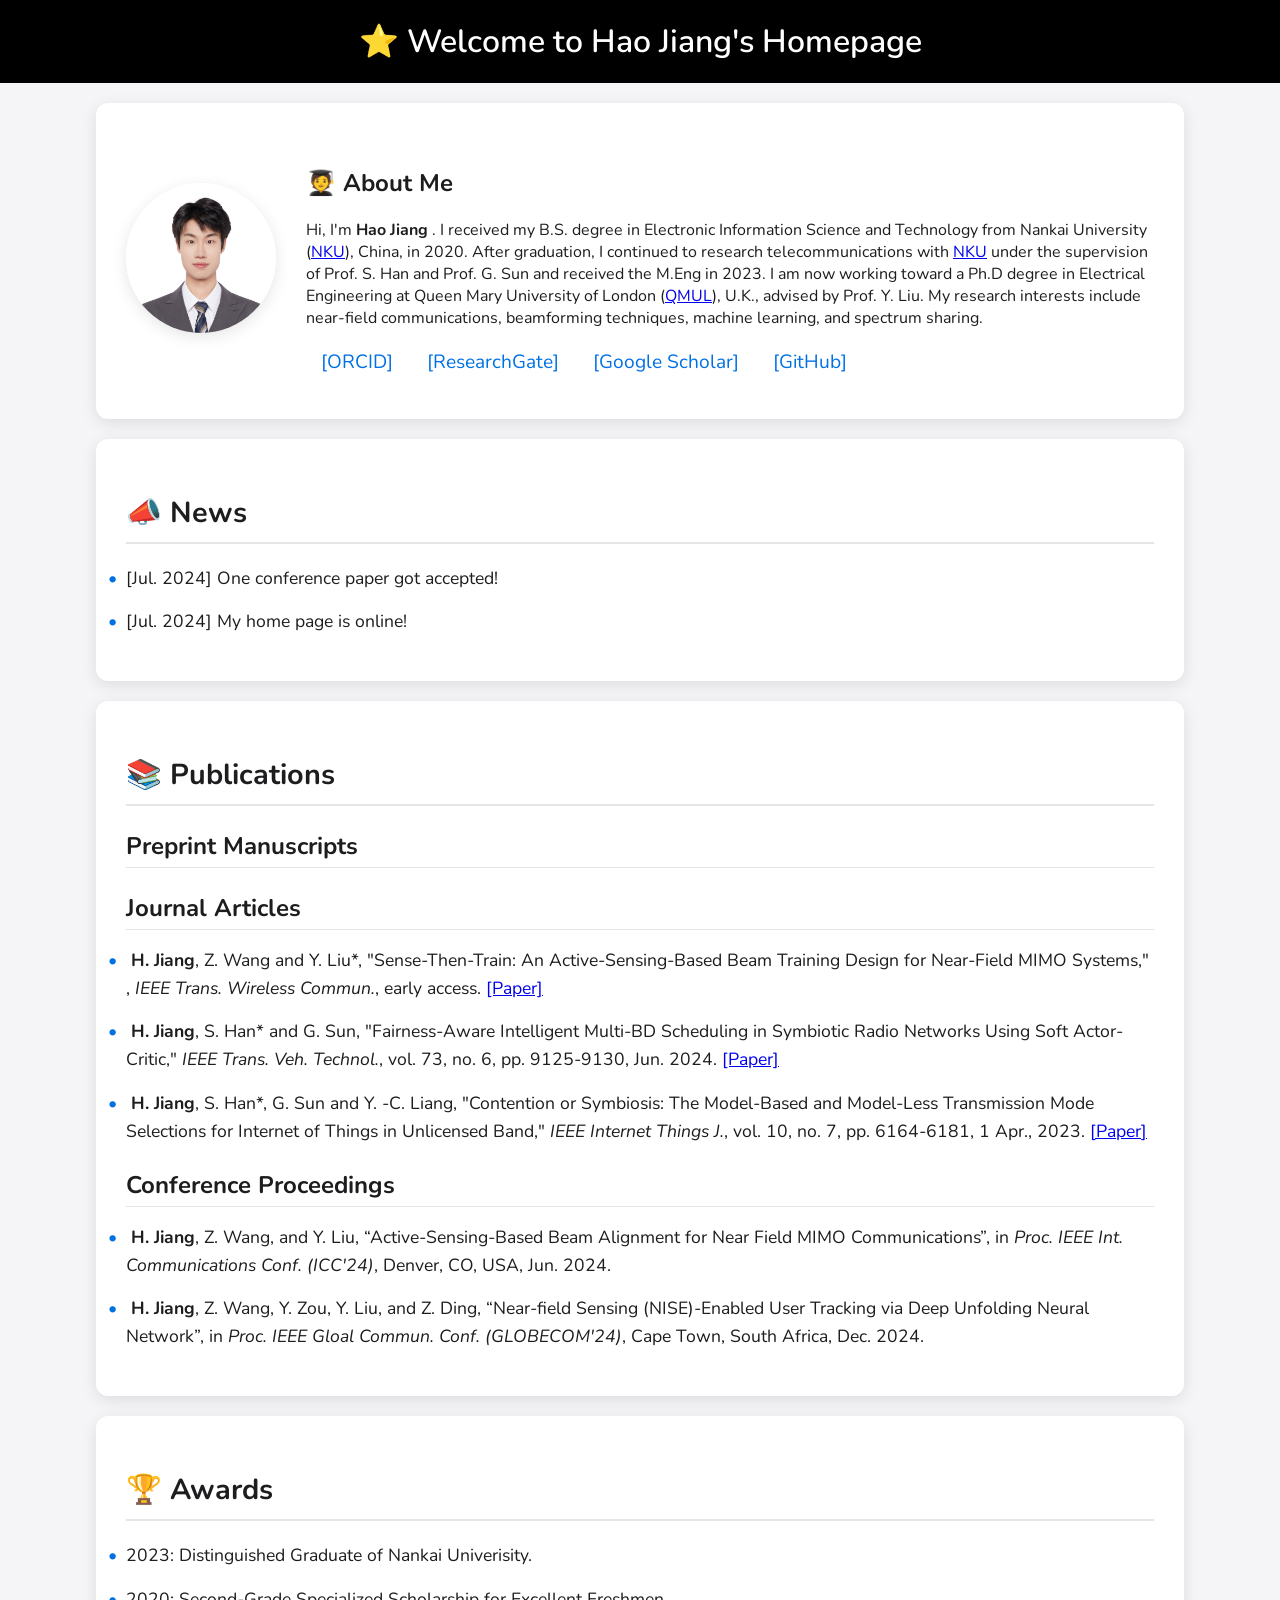
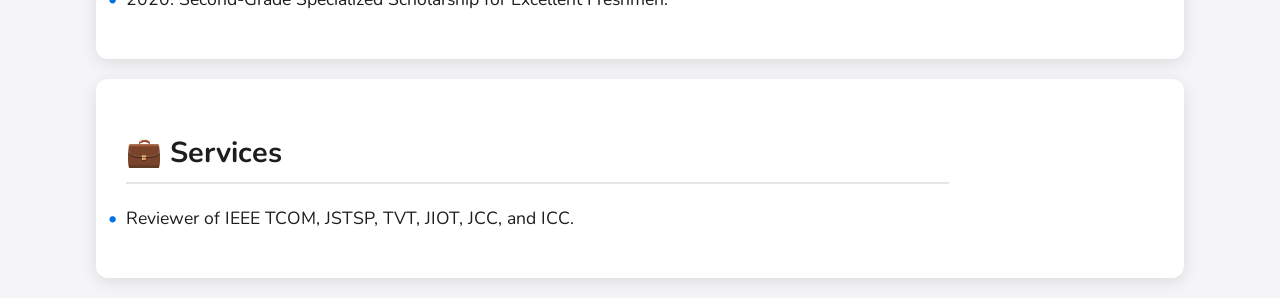
==== index.html @ 29023ea2 "add * for corresponding author" ====
<!DOCTYPE html>
<html lang="en">
<head>
    <meta charset="UTF-8">
    <meta name="viewport" content="width=device-width, initial-scale=1.0">
    <title>Hao Jiang | Personal Homepage</title>
    <link href="https://fonts.googleapis.com/css2?family=Nunito:wght@300;400;700&display=swap" rel="stylesheet">
    <link rel="stylesheet" href="https://cdnjs.cloudflare.com/ajax/libs/font-awesome/6.0.0-beta3/css/all.min.css" integrity="sha512-ZfG8B+XzafLJYAvPSemNTU9z5GHEa1jphkbs8ybxSZ8OXh1vj+EmOKIm6t4hr9eL7+c5A3HDy1z3+DUjLx+AA==" crossorigin="anonymous" referrerpolicy="no-referrer" />
    <style>
        body {
            font-family: 'Nunito', sans-serif;
            margin: 0;
            padding: 0;
            background-color: #f5f5f7;
            color: #1d1d1f;
        }
        header {
            background-color: #000;
            color: #fff;
            padding: 20px 0;
            text-align: center;
        }
        header h1 {
            font-size: 2em;
            margin: 0;
            font-weight: 600;
        }
        .container {
            width: 85%;
            margin: 20px auto;
            max-width: 1200px;
        }
        .bio-section {
            display: flex;
            align-items: center;
            background: #fff;
            padding: 30px;
            margin: 20px 0;
            border-radius: 12px;
            box-shadow: 0 4px 16px rgba(0,0,0,0.1);
        }
        .bio-photo img {
            width: 150px;
            height: 150px;
            border-radius: 50%;
            margin-right: 30px;
            box-shadow: 0 4px 16px rgba(0,0,0,0.1);
        }
        .bio-text {
            flex: 1;
        }
        .bio-links {
            margin-top: 20px;
        }
        .bio-links a {
            margin: 0 15px;
            color: #0071e3;
            text-decoration: none;
            font-size: 1.2em;
        }
        .bio-links a:hover {
            color: #005bb5;
        }
        .section {
            background: #fff;
            padding: 30px;
            margin: 20px 0;
            border-radius: 12px;
            box-shadow: 0 4px 16px rgba(0,0,0,0.1);
        }
        .section h2 {
            font-size: 1.8em;
            margin-bottom: 20px;
            border-bottom: 2px solid #e5e5e7;
            padding-bottom: 10px;
        }
        .section h3 {
            font-size: 1.5em;
            margin-bottom: 10px;
            padding-bottom: 5px;
            border-bottom: 1px solid #e5e5e7;
        }
        ul {
            list-style: none;
            padding: 0;
        }
        ul li {
            margin: 15px 0;
            font-size: 1.1em;
            line-height: 1.6;
        }
        ul li:before {
            content: "•";
            color: #0071e3;
            font-weight: bold;
            display: inline-block;
            width: 1em;
            margin-left: -1em;
        }
        .services-section {
            display: flex;
            align-items: center;
            justify-content: space-between; /* This will add space between the text and the map */
        }
        .services-text {
            flex: 1;
            margin-right: 20px; /* Adjusts the spacing between the text and the map */
        }
        .services-map {
            width: 18%; /* Adjusts the width of the map container */
        }
        .services-map iframe {
            width: 100%;
            height: 200px;
            border: none;
        }
    </style>
</head>
<body>
    <header>
        <h1> ⭐ Welcome to Hao Jiang's Homepage</h1>
    </header>
    <div class="container">
        <section class="bio-section">
            <div class="bio-photo">
                <img src="./asset/me.jpg" vspace="50 px" width="250 px" id="me" itemprop="photo">
            </div>
            <div class="bio-text">
                <h2>🧑‍🎓 About Me</h2>
                <p>
                    Hi, I'm <b> Hao Jiang </b>.
                    I received my B.S. degree in Electronic Information Science and Technology from Nankai University (<a href="https://en.nankai.edu.cn/">NKU</a>), China, in 2020. 
                    After graduation, I continued to research telecommunications with <a href="https://en.nankai.edu.cn/">NKU</a> under the supervision of Prof. S. Han and Prof. G. Sun and received the M.Eng in 2023. 
                    I am now working toward a Ph.D degree in Electrical Engineering at Queen Mary University of London (<a href="https://www.qmul.ac.uk/">QMUL</a>), U.K., advised by Prof. Y. Liu. 
                    My research interests include near-field communications, beamforming techniques, machine learning, and spectrum sharing.
                </p>
                <div class="bio-links">
                    <a href="https://orcid.org/0000-0002-9462-3430">[ORCID]</a>
                    <a href="https://www.researchgate.net/profile/Hao-Jiang-161">[ResearchGate]</a>
                    <a href="https://scholar.google.co.uk/citations?user=AjKYZ1kAAAAJ&hl=en">[Google Scholar]</a>
                    <a href="https://github.com/Dr-Evil-Jiang">[GitHub]</a>

                </div>
            </div>
        </section>
        <section class="section" id="news">
            <h2>📣 News</h2>
            <ul class="news">
                <li>[Jul. 2024] One conference paper got accepted!</li>
                <li>[Jul. 2024] My home page is online!</li>
            </ul>
        </section>
        <section class="section" id="publications">
            <h2>📚 Publications</h2>
            <h3>Preprint Manuscripts</h3>
            <ul class="publications">
                <!-- <li> Jiang, H. (2023). "Title of the Preprint". arXiv:1234.5678.</li> -->
            </ul>
            <h3>Journal Articles</h3>
            <ul class="publications">
                <li> <b>H. Jiang</b>, Z. Wang and Y. Liu*, "Sense-Then-Train: An Active-Sensing-Based Beam Training Design for Near-Field MIMO Systems," , <i>IEEE Trans. Wireless Commun.</i>, early access. <a href="https://ieeexplore.ieee.org/document/10609801">[Paper]</a> </li> 
                <li> <b>H. Jiang</b>, S. Han* and G. Sun, "Fairness-Aware Intelligent Multi-BD Scheduling in Symbiotic Radio Networks Using Soft Actor-Critic," <i>IEEE Trans. Veh. Technol.</i>, vol. 73, no. 6, pp. 9125-9130, Jun. 2024. <a href="https://ieeexplore.ieee.org/document/10415568">[Paper]</a></li>
                <li> <b>H. Jiang</b>, S. Han*, G. Sun and Y. -C. Liang, "Contention or Symbiosis: The Model-Based and Model-Less Transmission Mode Selections for Internet of Things in Unlicensed Band," <i>IEEE Internet Things J.</i>, vol. 10, no. 7, pp. 6164-6181, 1 Apr., 2023. <a href="https://ieeexplore.ieee.org/document/9964069">[Paper]</a> </li>
            </ul>
            <h3>Conference Proceedings</h3>
            <ul class="publications">
                <li> <b>H. Jiang</b>, Z. Wang, and Y. Liu, “Active-Sensing-Based Beam Alignment for Near Field MIMO Communications”, in <i>Proc. IEEE Int. Communications Conf. (ICC'24)</i>, Denver, CO, USA, Jun. 2024.</li>
                <li> <b>H. Jiang</b>, Z. Wang, Y. Zou, Y. Liu, and Z. Ding, “Near-field Sensing (NISE)-Enabled User Tracking via Deep Unfolding Neural Network”, in <i>Proc. IEEE Gloal Commun. Conf. (GLOBECOM'24)</i>, Cape Town, South Africa, Dec. 2024.</li>
            </ul>
        </section>
        <section class="section" id="awards">
            <h2>🏆 Awards</h2>
            <ul class="awards">
                <li>2023: Distinguished Graduate of Nankai Univerisity.</li>
                <li>2020: Second-Grade Specialized Scholarship for
                    Excellent Freshmen. </li>
            </ul>
        </section>
        <section class="section services-section" id="services">
            <div class="services-text">
                <h2>💼 Services</h2>
                <ul>
                    <li>Reviewer of IEEE TCOM, JSTSP, TVT, JIOT, JCC, and ICC. </li>
                </ul>
            </div>
            <div class="services-map">
                <script type="text/javascript" id="clstr_globe" src="//clustrmaps.com/globe.js?d=Exoc1Ds5r_4806EwvHvp5ymcZtU245khduGchmy_t-I"></script>
            </div>
        </section>
    </div>
</body>
</html>
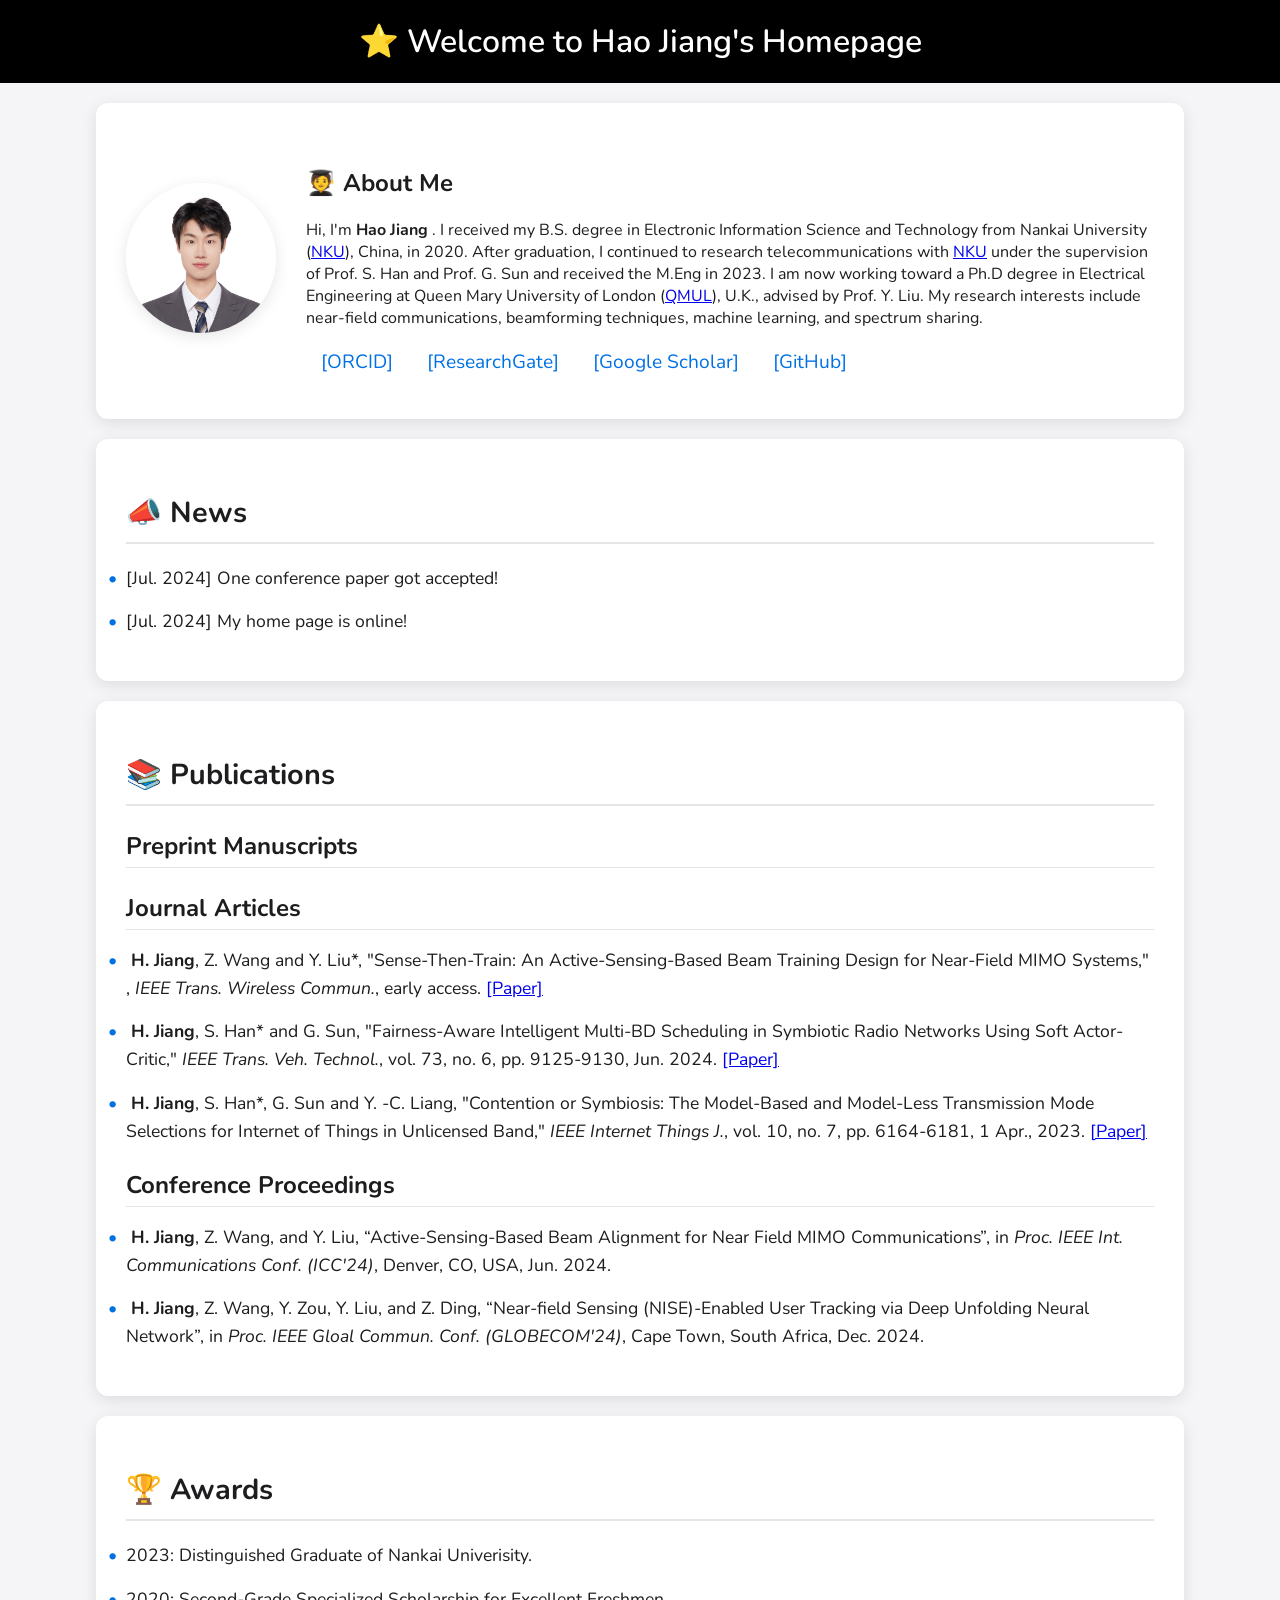
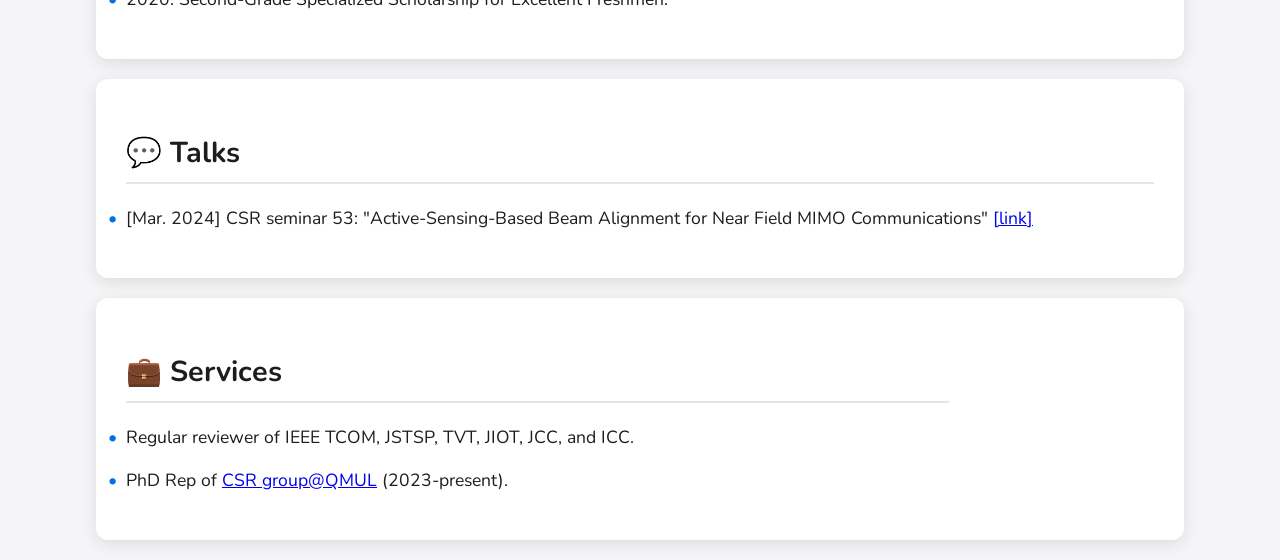
==== commit 1348f38d: "update 2024/8/5" ====
--- a/index.html
+++ b/index.html
@@ -176,11 +176,19 @@
                     Excellent Freshmen. </li>
             </ul>
         </section>
+        <section class="section" id="talk">
+            <h2>💬 Talks</h2>
+            <ul class="news">
+                <li>[Mar. 2024] CSR seminar 53: "Active-Sensing-Based Beam Alignment for Near Field MIMO Communications" <a href="https://csr.eecs.qmul.ac.uk/seminars/">[link]</a></li>
+            </ul>
+        </section>
+
         <section class="section services-section" id="services">
             <div class="services-text">
                 <h2>💼 Services</h2>
                 <ul>
-                    <li>Reviewer of IEEE TCOM, JSTSP, TVT, JIOT, JCC, and ICC. </li>
+                    <li>Regular reviewer of IEEE TCOM, JSTSP, TVT, JIOT, JCC, and ICC. </li>
+                    <li>PhD Rep of <a href="https://csr.eecs.qmul.ac.uk/">CSR group@QMUL</a> (2023-present). </li>
                 </ul>
             </div>
             <div class="services-map">
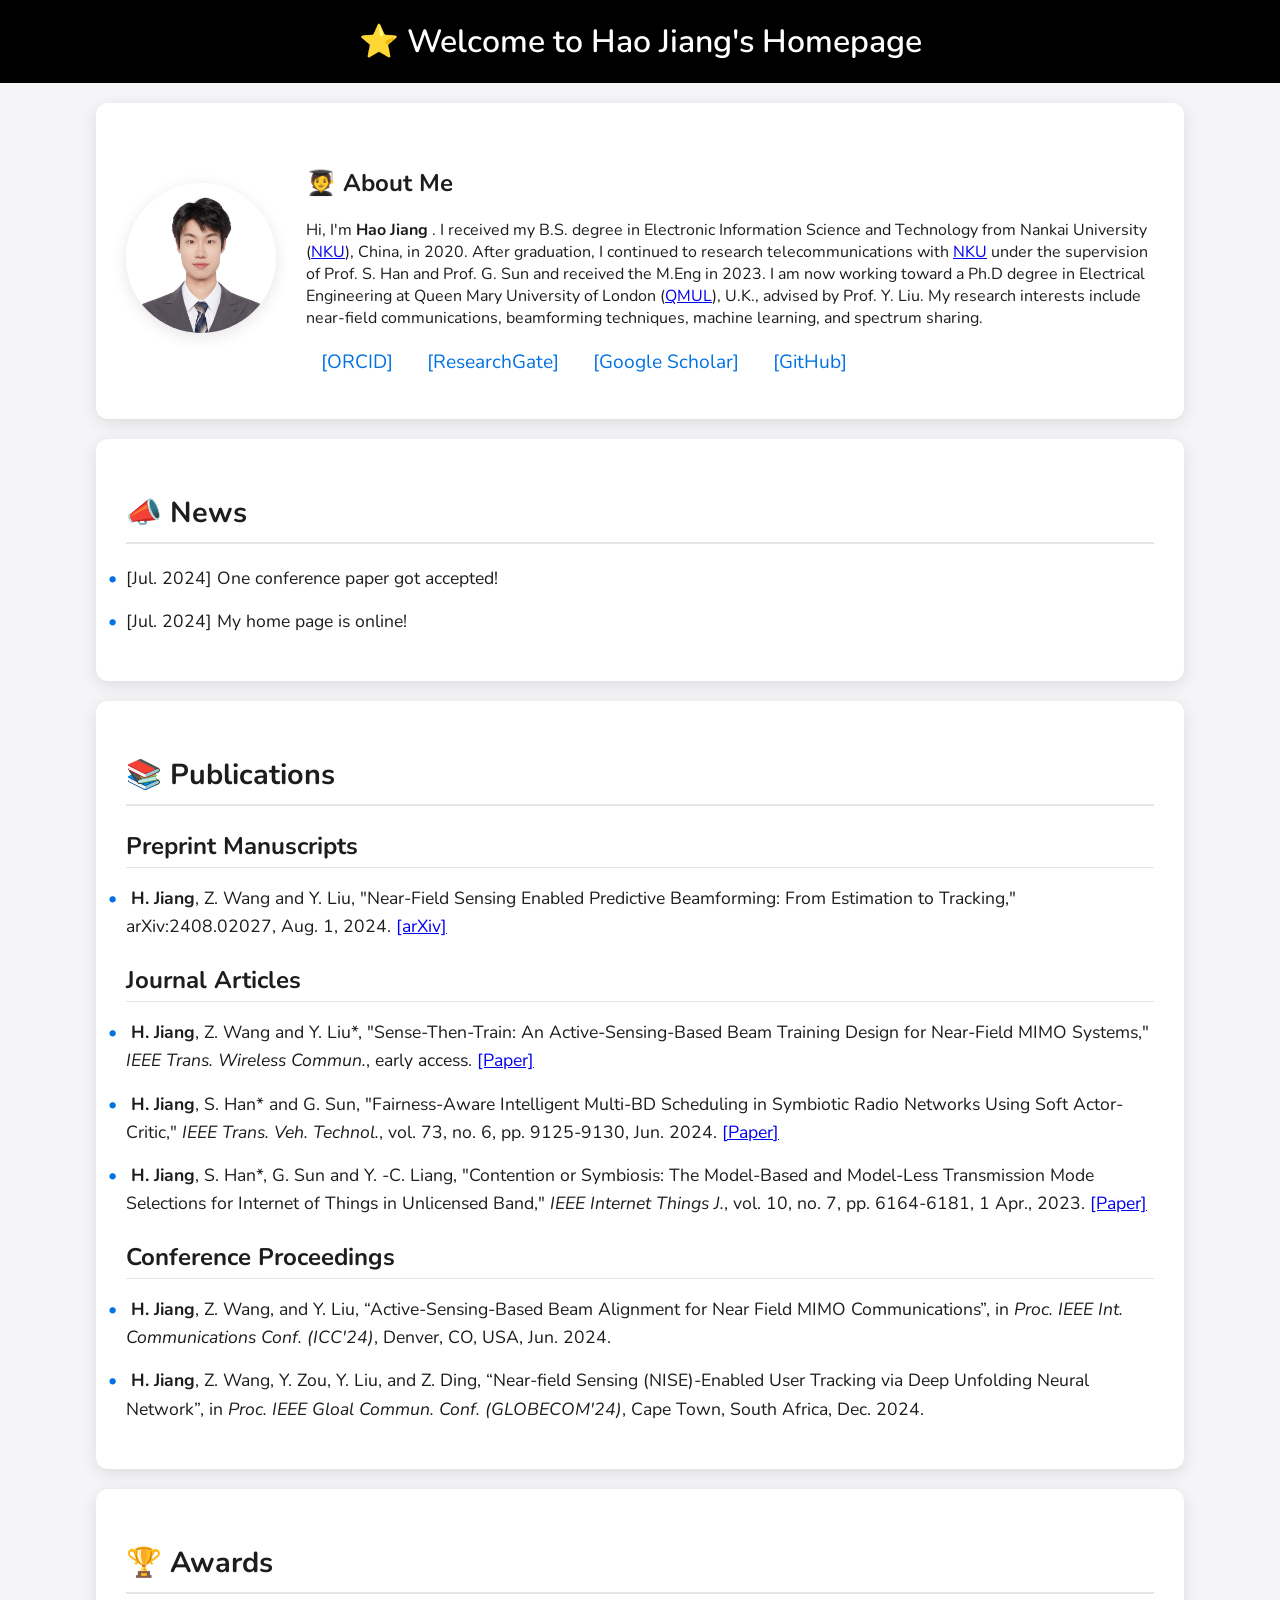
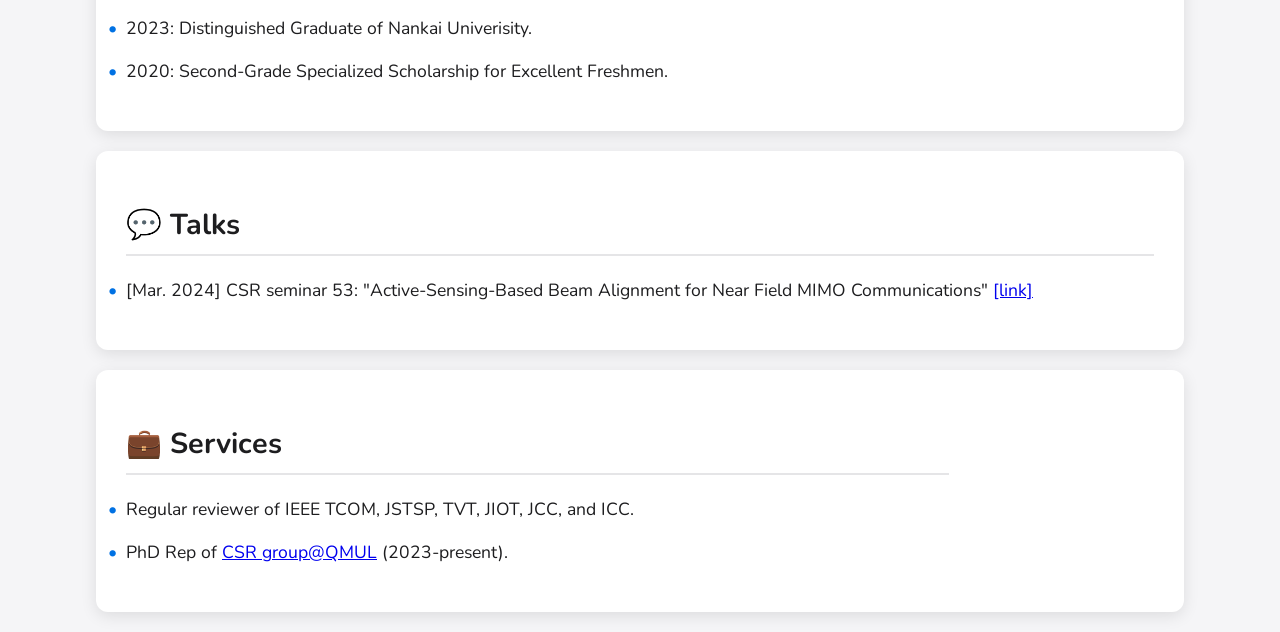
==== commit 90e62505: "new arXiv preprint" ====
--- a/index.html
+++ b/index.html
@@ -154,11 +154,11 @@
             <h2>📚 Publications</h2>
             <h3>Preprint Manuscripts</h3>
             <ul class="publications">
-                <!-- <li> Jiang, H. (2023). "Title of the Preprint". arXiv:1234.5678.</li> -->
+                <li> <b>H. Jiang</b>, Z. Wang and Y. Liu, "Near-Field Sensing Enabled Predictive Beamforming: From Estimation to Tracking," arXiv:2408.02027, Aug. 1, 2024. <a href="https://arxiv.org/html/2408.02027v1">[arXiv]</a> </li>
             </ul>
             <h3>Journal Articles</h3>
             <ul class="publications">
-                <li> <b>H. Jiang</b>, Z. Wang and Y. Liu*, "Sense-Then-Train: An Active-Sensing-Based Beam Training Design for Near-Field MIMO Systems," , <i>IEEE Trans. Wireless Commun.</i>, early access. <a href="https://ieeexplore.ieee.org/document/10609801">[Paper]</a> </li> 
+                <li> <b>H. Jiang</b>, Z. Wang and Y. Liu*, "Sense-Then-Train: An Active-Sensing-Based Beam Training Design for Near-Field MIMO Systems," <i>IEEE Trans. Wireless Commun.</i>, early access. <a href="https://ieeexplore.ieee.org/document/10609801">[Paper]</a> </li> 
                 <li> <b>H. Jiang</b>, S. Han* and G. Sun, "Fairness-Aware Intelligent Multi-BD Scheduling in Symbiotic Radio Networks Using Soft Actor-Critic," <i>IEEE Trans. Veh. Technol.</i>, vol. 73, no. 6, pp. 9125-9130, Jun. 2024. <a href="https://ieeexplore.ieee.org/document/10415568">[Paper]</a></li>
                 <li> <b>H. Jiang</b>, S. Han*, G. Sun and Y. -C. Liang, "Contention or Symbiosis: The Model-Based and Model-Less Transmission Mode Selections for Internet of Things in Unlicensed Band," <i>IEEE Internet Things J.</i>, vol. 10, no. 7, pp. 6164-6181, 1 Apr., 2023. <a href="https://ieeexplore.ieee.org/document/9964069">[Paper]</a> </li>
             </ul>
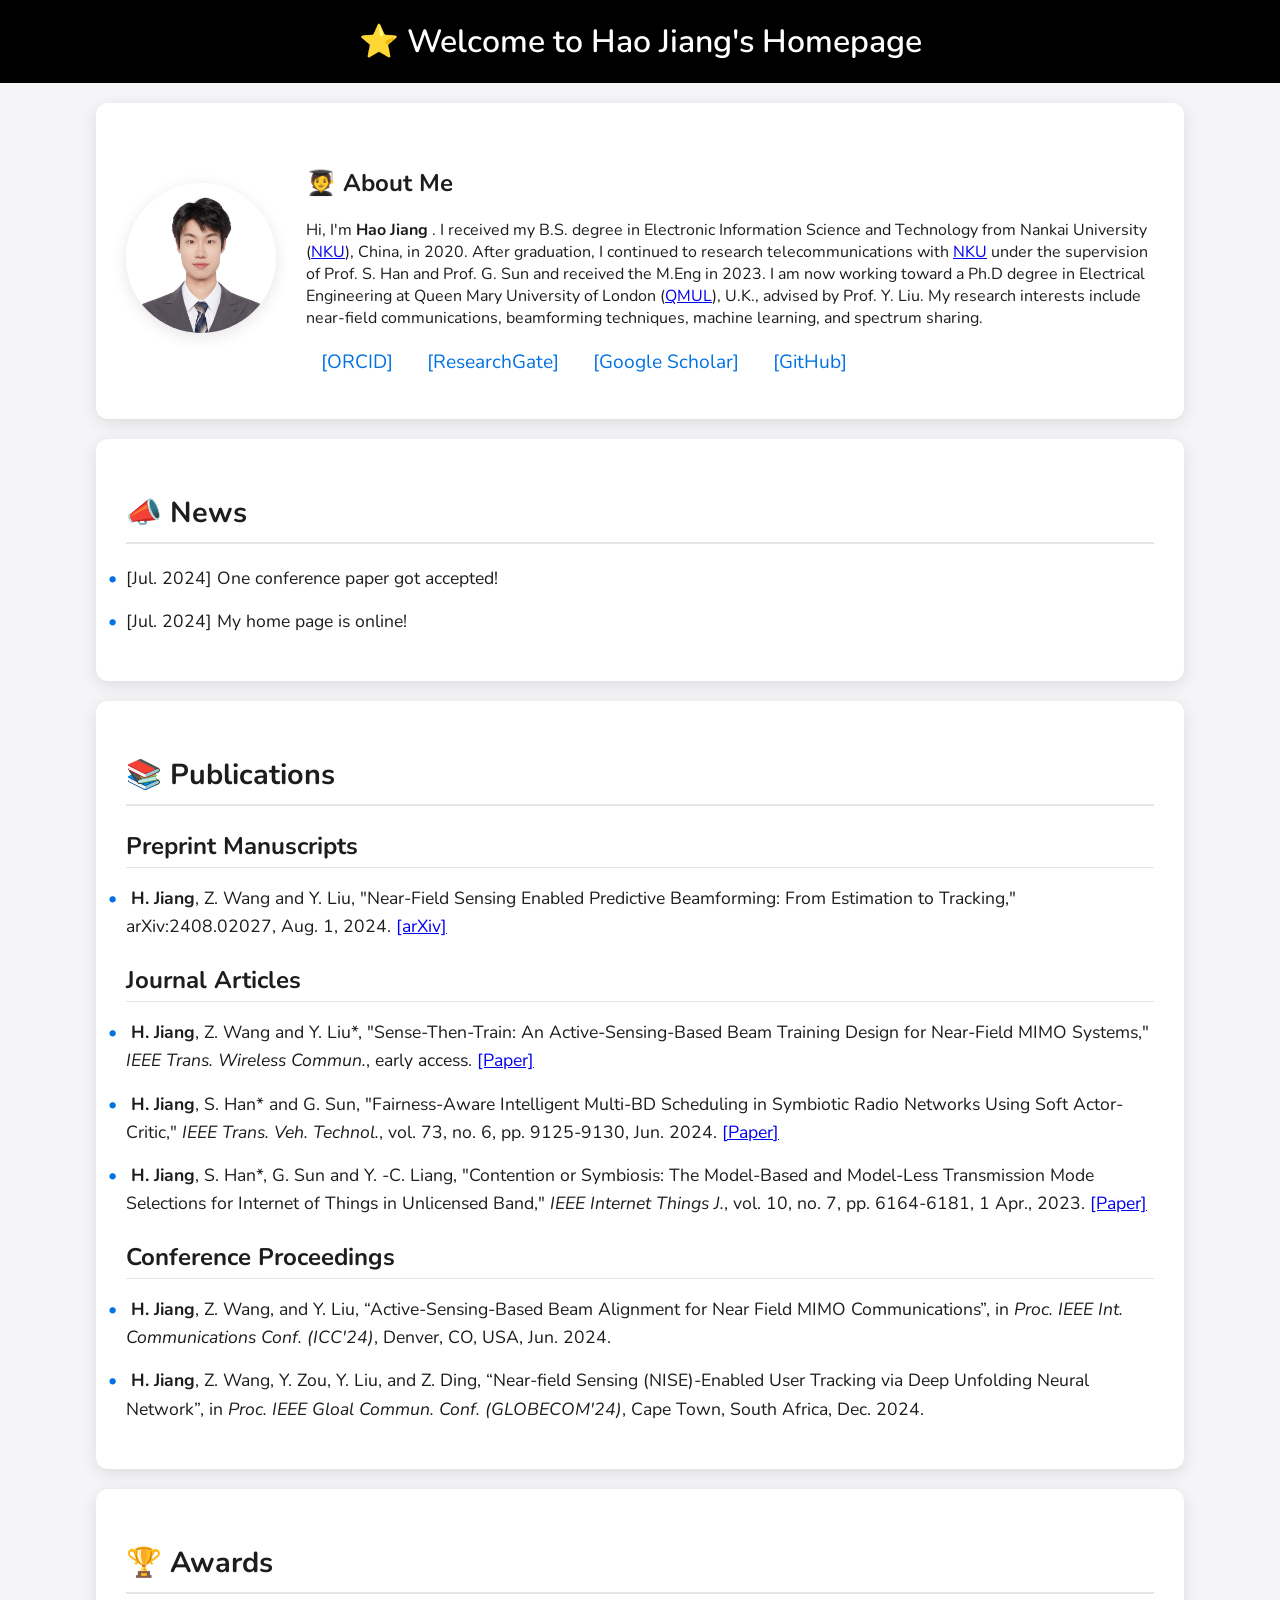
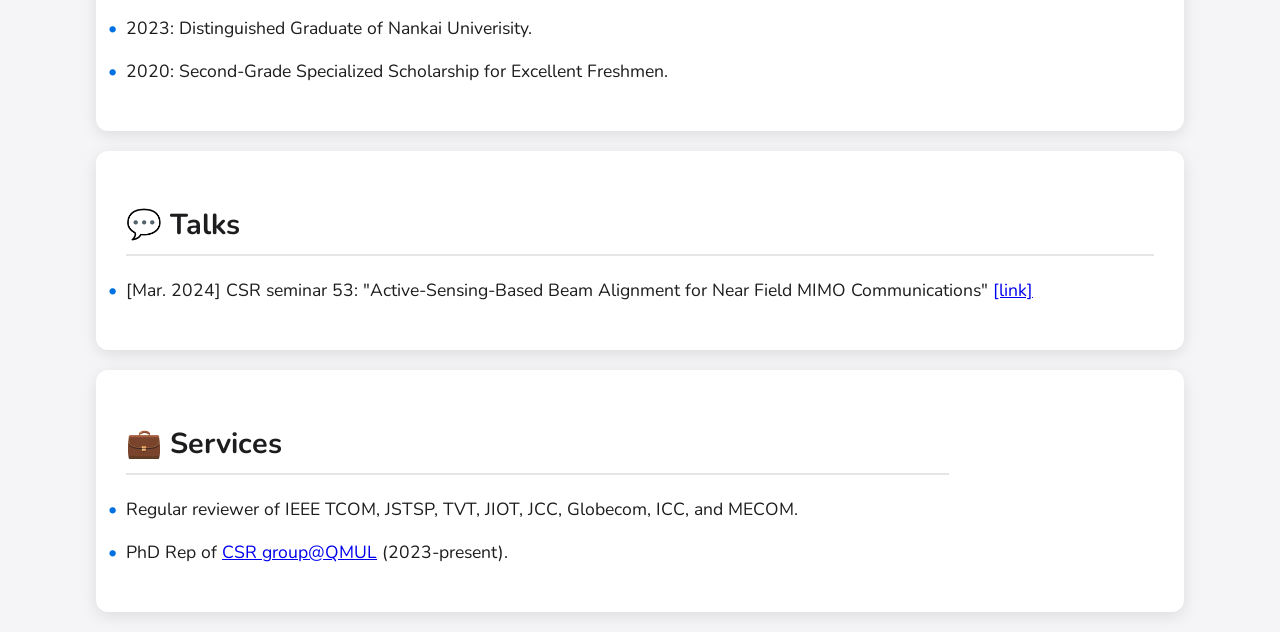
==== commit e88bf3b8: "update" ====
--- a/index.html
+++ b/index.html
@@ -187,7 +187,7 @@
             <div class="services-text">
                 <h2>💼 Services</h2>
                 <ul>
-                    <li>Regular reviewer of IEEE TCOM, JSTSP, TVT, JIOT, JCC, and ICC. </li>
+                    <li>Regular reviewer of IEEE TCOM, JSTSP, TVT, JIOT, JCC, Globecom, ICC, and MECOM. </li>
                     <li>PhD Rep of <a href="https://csr.eecs.qmul.ac.uk/">CSR group@QMUL</a> (2023-present). </li>
                 </ul>
             </div>
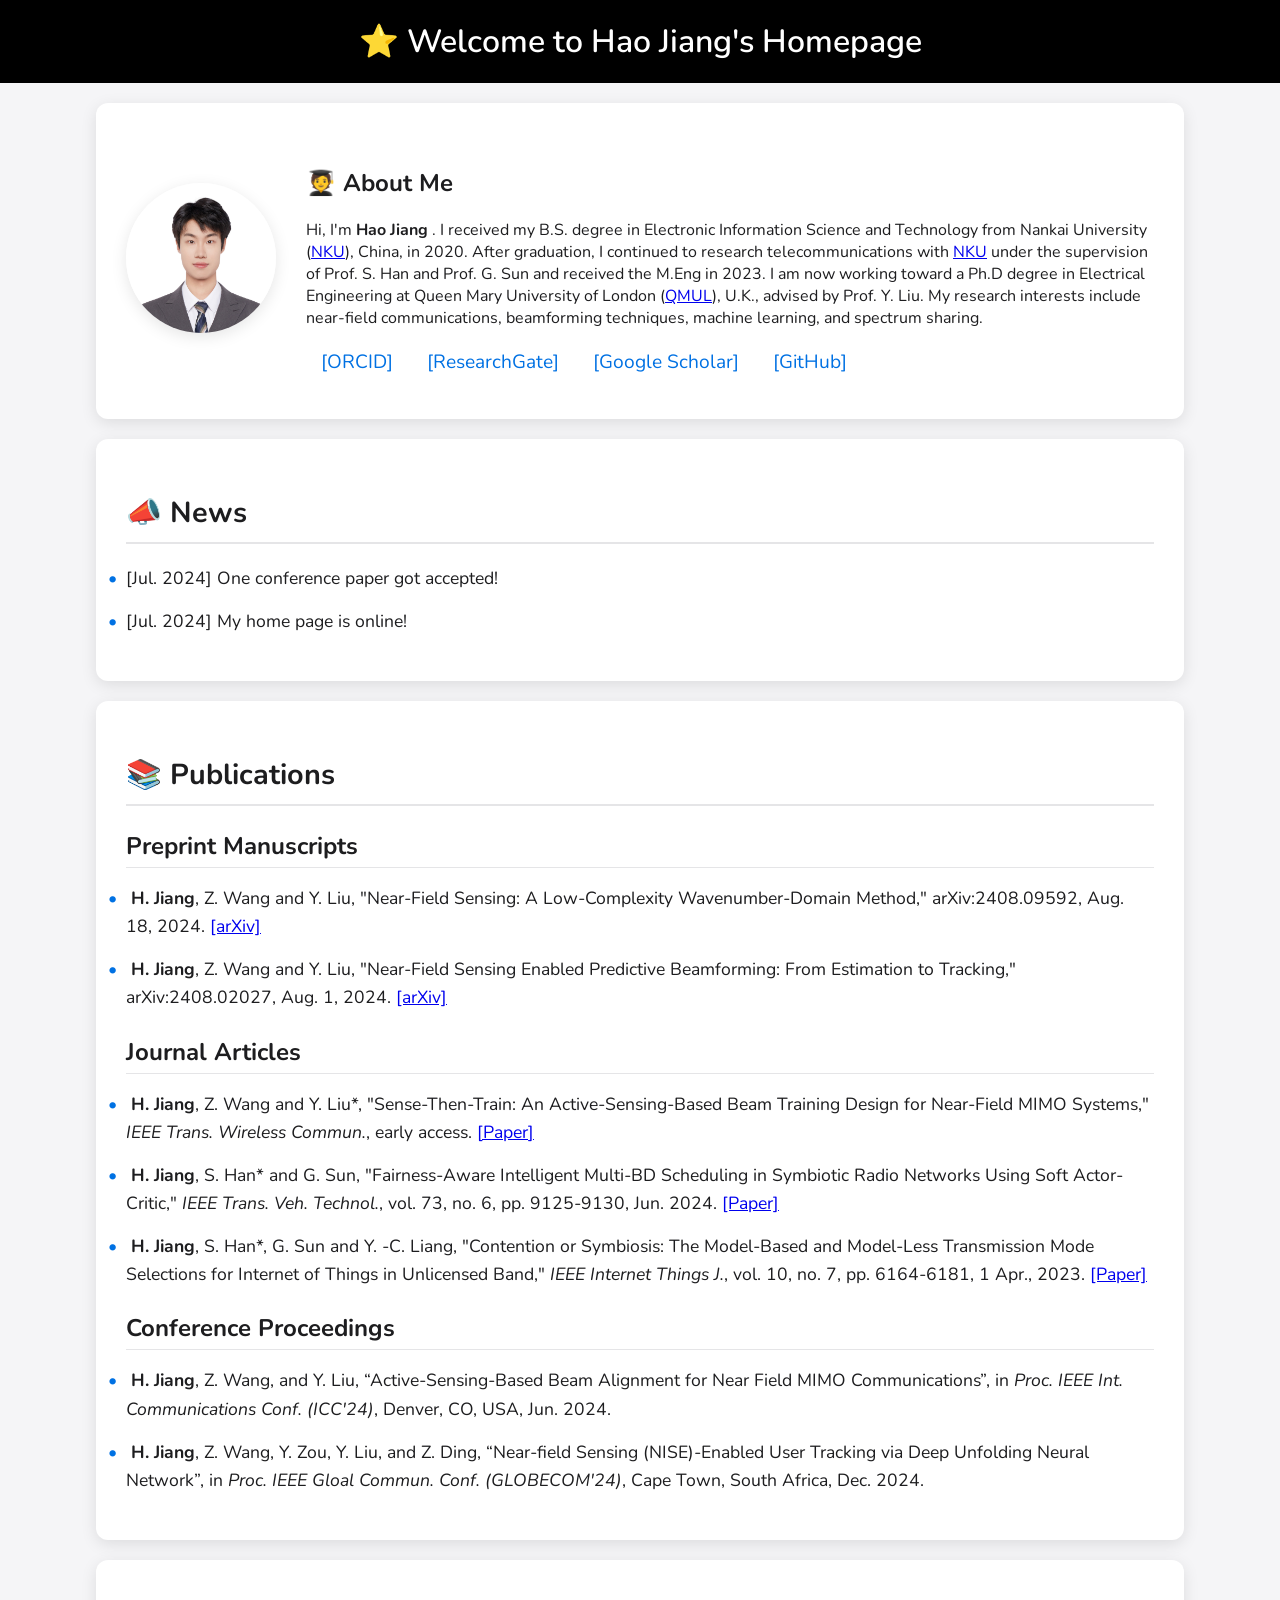
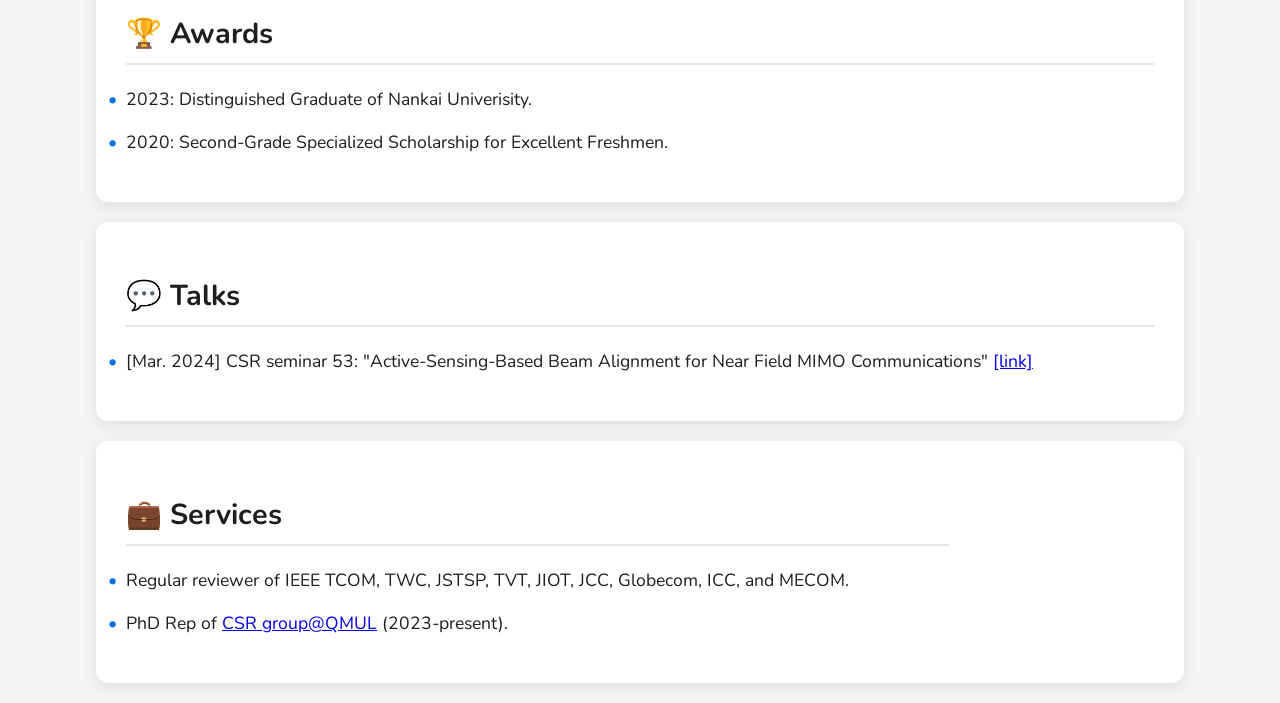
==== commit 6db2982e: "update" ====
--- a/index.html
+++ b/index.html
@@ -154,6 +154,7 @@
             <h2>📚 Publications</h2>
             <h3>Preprint Manuscripts</h3>
             <ul class="publications">
+                <li> <b>H. Jiang</b>, Z. Wang and Y. Liu, "Near-Field Sensing: A Low-Complexity Wavenumber-Domain Method," arXiv:2408.09592, Aug. 18, 2024. <a href="https://arxiv.org/abs/2408.09592">[arXiv]</a> </li>
                 <li> <b>H. Jiang</b>, Z. Wang and Y. Liu, "Near-Field Sensing Enabled Predictive Beamforming: From Estimation to Tracking," arXiv:2408.02027, Aug. 1, 2024. <a href="https://arxiv.org/html/2408.02027v1">[arXiv]</a> </li>
             </ul>
             <h3>Journal Articles</h3>
@@ -187,7 +188,7 @@
             <div class="services-text">
                 <h2>💼 Services</h2>
                 <ul>
-                    <li>Regular reviewer of IEEE TCOM, JSTSP, TVT, JIOT, JCC, Globecom, ICC, and MECOM. </li>
+                    <li>Regular reviewer of IEEE TCOM, TWC, JSTSP, TVT, JIOT, JCC, Globecom, ICC, and MECOM. </li>
                     <li>PhD Rep of <a href="https://csr.eecs.qmul.ac.uk/">CSR group@QMUL</a> (2023-present). </li>
                 </ul>
             </div>
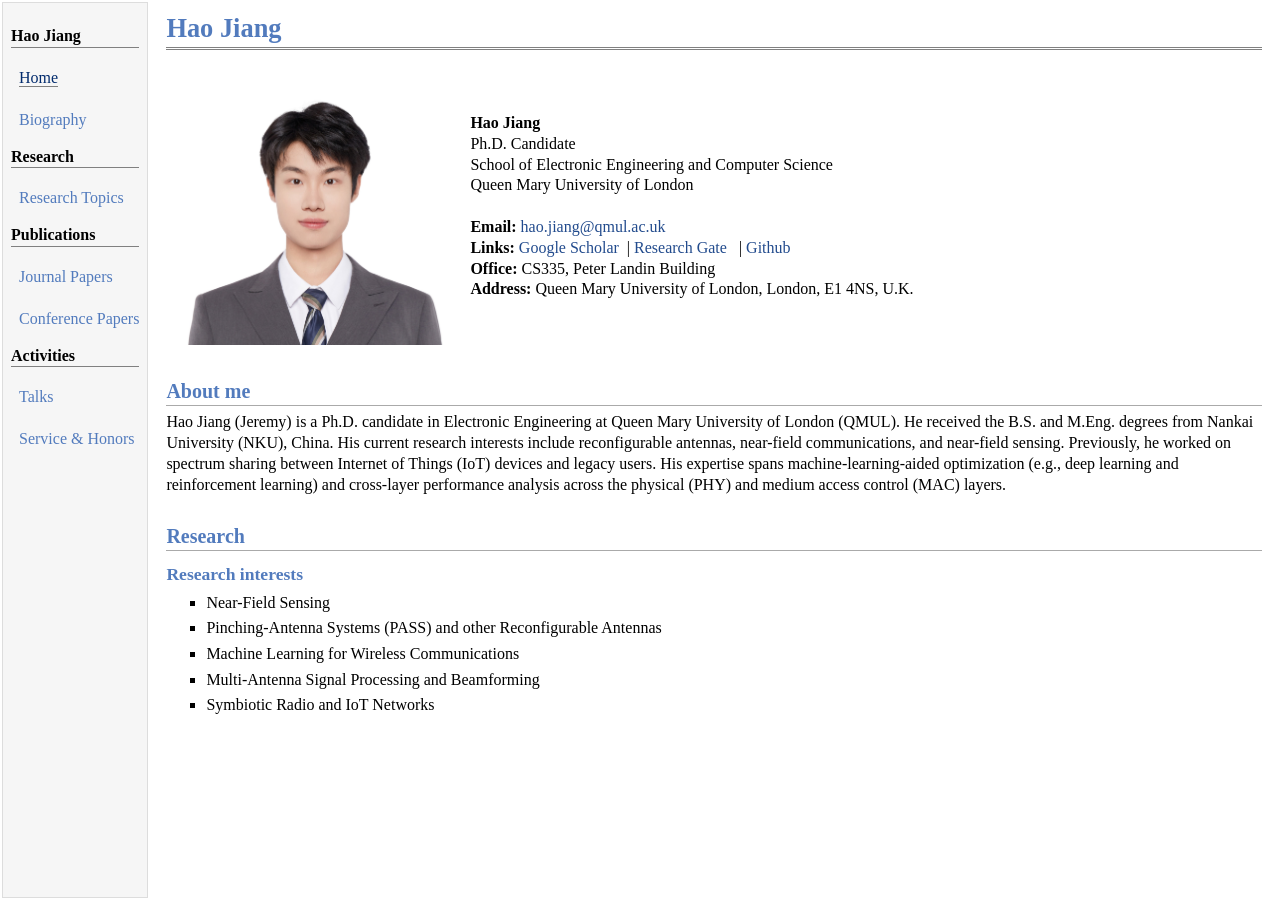
==== commit b2822fcb: "fix issues of file names" ====
--- a/index.html
+++ b/index.html
@@ -1,201 +1,81 @@
-<!DOCTYPE html>
-<html lang="en">
+<!DOCTYPE html PUBLIC "-//W3C//DTD XHTML 1.1//EN" "http://www.w3.org/TR/xhtml11/DTD/xhtml11.dtd">
+<html xml:lang="en" xmlns="http://www.w3.org/1999/xhtml">
 <head>
-    <meta charset="UTF-8">
-    <meta name="viewport" content="width=device-width, initial-scale=1.0">
-    <title>Hao Jiang | Personal Homepage</title>
-    <link href="https://fonts.googleapis.com/css2?family=Nunito:wght@300;400;700&display=swap" rel="stylesheet">
-    <link rel="stylesheet" href="https://cdnjs.cloudflare.com/ajax/libs/font-awesome/6.0.0-beta3/css/all.min.css" integrity="sha512-ZfG8B+XzafLJYAvPSemNTU9z5GHEa1jphkbs8ybxSZ8OXh1vj+EmOKIm6t4hr9eL7+c5A3HDy1z3+DUjLx+AA==" crossorigin="anonymous" referrerpolicy="no-referrer" />
-    <style>
-        body {
-            font-family: 'Nunito', sans-serif;
-            margin: 0;
-            padding: 0;
-            background-color: #f5f5f7;
-            color: #1d1d1f;
-        }
-        header {
-            background-color: #000;
-            color: #fff;
-            padding: 20px 0;
-            text-align: center;
-        }
-        header h1 {
-            font-size: 2em;
-            margin: 0;
-            font-weight: 600;
-        }
-        .container {
-            width: 85%;
-            margin: 20px auto;
-            max-width: 1200px;
-        }
-        .bio-section {
-            display: flex;
-            align-items: center;
-            background: #fff;
-            padding: 30px;
-            margin: 20px 0;
-            border-radius: 12px;
-            box-shadow: 0 4px 16px rgba(0,0,0,0.1);
-        }
-        .bio-photo img {
-            width: 150px;
-            height: 150px;
-            border-radius: 50%;
-            margin-right: 30px;
-            box-shadow: 0 4px 16px rgba(0,0,0,0.1);
-        }
-        .bio-text {
-            flex: 1;
-        }
-        .bio-links {
-            margin-top: 20px;
-        }
-        .bio-links a {
-            margin: 0 15px;
-            color: #0071e3;
-            text-decoration: none;
-            font-size: 1.2em;
-        }
-        .bio-links a:hover {
-            color: #005bb5;
-        }
-        .section {
-            background: #fff;
-            padding: 30px;
-            margin: 20px 0;
-            border-radius: 12px;
-            box-shadow: 0 4px 16px rgba(0,0,0,0.1);
-        }
-        .section h2 {
-            font-size: 1.8em;
-            margin-bottom: 20px;
-            border-bottom: 2px solid #e5e5e7;
-            padding-bottom: 10px;
-        }
-        .section h3 {
-            font-size: 1.5em;
-            margin-bottom: 10px;
-            padding-bottom: 5px;
-            border-bottom: 1px solid #e5e5e7;
-        }
-        ul {
-            list-style: none;
-            padding: 0;
-        }
-        ul li {
-            margin: 15px 0;
-            font-size: 1.1em;
-            line-height: 1.6;
-        }
-        ul li:before {
-            content: "•";
-            color: #0071e3;
-            font-weight: bold;
-            display: inline-block;
-            width: 1em;
-            margin-left: -1em;
-        }
-        .services-section {
-            display: flex;
-            align-items: center;
-            justify-content: space-between; /* This will add space between the text and the map */
-        }
-        .services-text {
-            flex: 1;
-            margin-right: 20px; /* Adjusts the spacing between the text and the map */
-        }
-        .services-map {
-            width: 18%; /* Adjusts the width of the map container */
-        }
-        .services-map iframe {
-            width: 100%;
-            height: 200px;
-            border: none;
-        }
-    </style>
+<meta content="jemdoc, see http://jemdoc.jaboc.net/" name="generator"/>
+<meta content="text/html; charset=utf-8" http-equiv="Content-Type"/>
+<link href="./jemdoc.css" rel="stylesheet" type="text/css"/>
+<style>
+</style>
+<title>Hao Jiang</title>
 </head>
 <body>
-    <header>
-        <h1> ⭐ Welcome to Hao Jiang's Homepage</h1>
-    </header>
-    <div class="container">
-        <section class="bio-section">
-            <div class="bio-photo">
-                <img src="./asset/me.jpg" vspace="50 px" width="250 px" id="me" itemprop="photo">
-            </div>
-            <div class="bio-text">
-                <h2>🧑‍🎓 About Me</h2>
-                <p>
-                    Hi, I'm <b> Hao Jiang </b>.
-                    I received my B.S. degree in Electronic Information Science and Technology from Nankai University (<a href="https://en.nankai.edu.cn/">NKU</a>), China, in 2020. 
-                    After graduation, I continued to research telecommunications with <a href="https://en.nankai.edu.cn/">NKU</a> under the supervision of Prof. S. Han and Prof. G. Sun and received the M.Eng in 2023. 
-                    I am now working toward a Ph.D degree in Electrical Engineering at Queen Mary University of London (<a href="https://www.qmul.ac.uk/">QMUL</a>), U.K., advised by Prof. Y. Liu. 
-                    My research interests include near-field communications, beamforming techniques, machine learning, and spectrum sharing.
-                </p>
-                <div class="bio-links">
-                    <a href="https://orcid.org/0000-0002-9462-3430">[ORCID]</a>
-                    <a href="https://www.researchgate.net/profile/Hao-Jiang-161">[ResearchGate]</a>
-                    <a href="https://scholar.google.co.uk/citations?user=AjKYZ1kAAAAJ&hl=en">[Google Scholar]</a>
-                    <a href="https://github.com/Dr-Evil-Jiang">[GitHub]</a>
+<table id="tlayout" summary="Table for page layout.">
+<tbody>
+<tr valign="top">
+<td id="layout-menu">
+<div class="menu-category">Hao Jiang</div>
+<br/>
+<div class="menu-item"><a class="current" href="./index.html">Home</a></div>
+<br/>
+<div class="menu-item"><a href="./bio.html">Biography</a></div>
+<div class="menu-category">Research</div>
+<br/>
+<div class="menu-item"><a href="./research.html">Research Topics</a></div>
+<div class="menu-category">Publications</div>
+<br/>
+<div class="menu-item"><a href="./journal.html">Journal Papers</a></div>
+<br/>
+<div class="menu-item"><a href="./conf.html">Conference Papers</a></div>
+<div class="menu-category">Activities</div>
+<br/>
+<div class="menu-item"><a href="./talks.html">Talks</a></div>
+<br/>
+<div class="menu-item"><a href="./service.html">Service &amp; Honors</a></div>
+<br/>
+</td>
 
-                </div>
-            </div>
-        </section>
-        <section class="section" id="news">
-            <h2>📣 News</h2>
-            <ul class="news">
-                <li>[Jul. 2024] One conference paper got accepted!</li>
-                <li>[Jul. 2024] My home page is online!</li>
-            </ul>
-        </section>
-        <section class="section" id="publications">
-            <h2>📚 Publications</h2>
-            <h3>Preprint Manuscripts</h3>
-            <ul class="publications">
-                <li> <b>H. Jiang</b>, Z. Wang and Y. Liu, "Near-Field Sensing: A Low-Complexity Wavenumber-Domain Method," arXiv:2408.09592, Aug. 18, 2024. <a href="https://arxiv.org/abs/2408.09592">[arXiv]</a> </li>
-                <li> <b>H. Jiang</b>, Z. Wang and Y. Liu, "Near-Field Sensing Enabled Predictive Beamforming: From Estimation to Tracking," arXiv:2408.02027, Aug. 1, 2024. <a href="https://arxiv.org/html/2408.02027v1">[arXiv]</a> </li>
-            </ul>
-            <h3>Journal Articles</h3>
-            <ul class="publications">
-                <li> <b>H. Jiang</b>, Z. Wang and Y. Liu*, "Sense-Then-Train: An Active-Sensing-Based Beam Training Design for Near-Field MIMO Systems," <i>IEEE Trans. Wireless Commun.</i>, early access. <a href="https://ieeexplore.ieee.org/document/10609801">[Paper]</a> </li> 
-                <li> <b>H. Jiang</b>, S. Han* and G. Sun, "Fairness-Aware Intelligent Multi-BD Scheduling in Symbiotic Radio Networks Using Soft Actor-Critic," <i>IEEE Trans. Veh. Technol.</i>, vol. 73, no. 6, pp. 9125-9130, Jun. 2024. <a href="https://ieeexplore.ieee.org/document/10415568">[Paper]</a></li>
-                <li> <b>H. Jiang</b>, S. Han*, G. Sun and Y. -C. Liang, "Contention or Symbiosis: The Model-Based and Model-Less Transmission Mode Selections for Internet of Things in Unlicensed Band," <i>IEEE Internet Things J.</i>, vol. 10, no. 7, pp. 6164-6181, 1 Apr., 2023. <a href="https://ieeexplore.ieee.org/document/9964069">[Paper]</a> </li>
-            </ul>
-            <h3>Conference Proceedings</h3>
-            <ul class="publications">
-                <li> <b>H. Jiang</b>, Z. Wang, and Y. Liu, “Active-Sensing-Based Beam Alignment for Near Field MIMO Communications”, in <i>Proc. IEEE Int. Communications Conf. (ICC'24)</i>, Denver, CO, USA, Jun. 2024.</li>
-                <li> <b>H. Jiang</b>, Z. Wang, Y. Zou, Y. Liu, and Z. Ding, “Near-field Sensing (NISE)-Enabled User Tracking via Deep Unfolding Neural Network”, in <i>Proc. IEEE Gloal Commun. Conf. (GLOBECOM'24)</i>, Cape Town, South Africa, Dec. 2024.</li>
-            </ul>
-        </section>
-        <section class="section" id="awards">
-            <h2>🏆 Awards</h2>
-            <ul class="awards">
-                <li>2023: Distinguished Graduate of Nankai Univerisity.</li>
-                <li>2020: Second-Grade Specialized Scholarship for
-                    Excellent Freshmen. </li>
-            </ul>
-        </section>
-        <section class="section" id="talk">
-            <h2>💬 Talks</h2>
-            <ul class="news">
-                <li>[Mar. 2024] CSR seminar 53: "Active-Sensing-Based Beam Alignment for Near Field MIMO Communications" <a href="https://csr.eecs.qmul.ac.uk/seminars/">[link]</a></li>
-            </ul>
-        </section>
+<td id="layout-content">
+<div id="toptitle">
+<h1>Hao Jiang</h1>
+</div>
 
-        <section class="section services-section" id="services">
-            <div class="services-text">
-                <h2>💼 Services</h2>
-                <ul>
-                    <li>Regular reviewer of IEEE TCOM, TWC, JSTSP, TVT, JIOT, JCC, Globecom, ICC, and MECOM. </li>
-                    <li>PhD Rep of <a href="https://csr.eecs.qmul.ac.uk/">CSR group@QMUL</a> (2023-present). </li>
-                </ul>
-            </div>
-            <div class="services-map">
-                <script type="text/javascript" id="clstr_globe" src="//clustrmaps.com/globe.js?d=Exoc1Ds5r_4806EwvHvp5ymcZtU245khduGchmy_t-I"></script>
-            </div>
-        </section>
-    </div>
+<table class="imgtable">
+<tr>
+<td>
+<img alt="photo" height="269px" src="Hao_Jiang.jpg" width="280px"/>
+</td>
+<td align="left">
+<p><b>Hao Jiang</b><br/>
+Ph.D. Candidate<br/>
+School of Electronic Engineering and Computer Science<br/>
+Queen Mary University of London<br/><br/>
+<b>Email:</b> <a href="mailto:hao.jiang@qmul.ac.uk">hao.jiang@qmul.ac.uk</a><br/>
+<b>Links:</b> <a href="https://scholar.google.com/citations?user=AjKYZ1kAAAAJ&hl=en">Google Scholar</a> &nbsp;| <a href="https://www.researchgate.net/profile/Hao-Jiang-161?ev=hdr_xprf">Research Gate</a> &nbsp; | <a href="https://github.com/Dr-Evil-Jiang">Github</a> &nbsp;<br/>
+<b>Office:</b> CS335, Peter Landin Building<br/>
+<b>Address:</b> Queen Mary University of London, London, E1 4NS, U.K.<br/>
+</p>
+</td>
+</tr>
+</table>
+
+<h2>About me</h2>
+<p>
+    Hao Jiang (Jeremy) is a Ph.D. candidate in Electronic Engineering at Queen Mary University of London (QMUL). He received the B.S. and M.Eng. degrees from Nankai University (NKU), China. His current research interests include reconfigurable antennas, near-field communications, and near-field sensing. Previously, he worked on spectrum sharing between Internet of Things (IoT) devices and legacy users. His expertise spans machine-learning-aided optimization (e.g., deep learning and reinforcement learning) and cross-layer performance analysis across the physical (PHY) and medium access control (MAC) layers.
+</p>
+
+<h2>Research</h2>
+<h3>Research interests</h3>
+<ul>
+<li><p>Near-Field Sensing </p></li>
+<li><p>Pinching-Antenna Systems (PASS) and other Reconfigurable Antennas </p></li>
+<li><p>Machine Learning for Wireless Communications</p></li>
+<li><p>Multi-Antenna Signal Processing and Beamforming</p></li>
+<li><p>Symbiotic Radio and IoT Networks</p></li>
+</ul>
+
+</td>
+</tr>
+</tbody>
+</table>
 </body>
-</html>
+</html>
--- a/jemdoc.css
+++ b/jemdoc.css
@@ -0,0 +1,393 @@
+/* Default css file for jemdoc. */
+
+table#tlayout {
+    border: none;
+    border-collapse: separate;
+    background: white;
+}
+
+body {
+	background: white;
+	font-family: Georgia, serif;
+	padding-bottom: 8px;
+	margin: 0;
+}
+
+#layout-menu {
+	background: #f6f6f6;
+	border: 1px solid #dddddd;
+	padding-top: 0.5em;
+	padding-left: 8px;
+	padding-right: 8px;
+	font-size: 1.0em;
+	width: auto;
+	white-space: nowrap;
+    text-align: left;
+    vertical-align: top;
+}
+
+#layout-menu td {
+	background: #f4f4f4;
+    vertical-align: top;
+}
+
+#layout-content {
+	padding-top: 0.0em;
+	padding-left: 1.0em;
+	padding-right: 1.0em;
+    border: none;
+    background: white;
+    text-align: left;
+    vertical-align: top;
+}
+
+#layout-menu a {
+	line-height: 1.5em;
+	margin-left: 0.5em;
+}
+
+tt {
+    background: #ffffdd;
+}
+
+pre, tt {
+	font-size: 90%;
+	font-family: monaco, monospace;
+}
+
+a, a > tt {
+	color: #224b8d;
+	text-decoration: none;
+}
+
+a:hover {
+	border-bottom: 1px gray dotted;
+}
+
+#layout-menu a.current:link, #layout-menu a.current:visited {
+	color: #022b6d;
+	border-bottom: 1px gray solid;
+}
+#layout-menu a:link, #layout-menu a:visited, #layout-menu a:hover {
+	color: #527bbd;
+	text-decoration: none;
+}
+#layout-menu a:hover {
+	text-decoration: none;
+}
+
+div.menu-category {
+	border-bottom: 1px solid gray;
+	margin-top: 0.8em;
+	padding-top: 0.2em;
+	padding-bottom: 0.1em;
+	font-weight: bold;
+}
+
+div.menu-item {
+	padding-left: 16px;
+	text-indent: -16px;
+}
+
+div#toptitle {
+	padding-bottom: 0.2em;
+	margin-bottom: 1.5em;
+	border-bottom: 3px double gray;
+}
+
+/* Reduce space if we begin the page with a title. */
+div#toptitle + h2, div#toptitle + h3 {
+	margin-top: -0.7em;
+}
+
+div#subtitle {
+	margin-top: 0.0em;
+	margin-bottom: 0.0em;
+	padding-top: 0em;
+	padding-bottom: 0.1em;
+}
+
+em {
+	font-style: italic;
+}
+
+strong {
+	font-weight: bold;
+}
+
+
+h1, h2, h3 {
+	color: #527bbd;
+	margin-top: 0.7em;
+	margin-bottom: 0.3em;
+	padding-bottom: 0.2em;
+	line-height: 1.0;
+	padding-top: 0.5em;
+	border-bottom: 1px solid #aaaaaa;
+}
+
+h1 {
+	font-size: 165%;
+}
+
+h2 {
+	padding-top: 0.8em;
+	font-size: 125%;
+}
+
+h2 + h3 {
+    padding-top: 0.2em;
+}
+
+h3 {
+	font-size: 110%;
+	border-bottom: none;
+}
+
+p {
+	margin-top: 0.0em;
+	margin-bottom: 0.8em;
+	padding: 0;
+	line-height: 1.3;
+}
+
+pre {
+	padding: 0;
+	margin: 0;
+}
+
+div#footer {
+	font-size: small;
+	border-top: 1px solid #c0c0c0;
+	padding-top: 0.1em;
+	margin-top: 4.0em;
+	color: #c0c0c0;
+}
+
+div#footer a {
+	color: #80a0b0;
+}
+
+div#footer-text {
+	float: left;
+	padding-bottom: 8px;
+}
+
+ul, ol, dl {
+	margin-top: 0.2em;
+	padding-top: 0;
+	margin-bottom: 0.8em;
+}
+
+dt {
+	margin-top: 0.5em;
+	margin-bottom: 0;
+}
+
+dl {
+	margin-left: 20px;
+}
+
+dd {
+	color: #222222;
+}
+
+dd > *:first-child {
+	margin-top: 0;
+}
+
+ul {
+	list-style-position: outside;
+	list-style-type: square;
+}
+
+p + ul, p + ol {
+	margin-top: -0.5em;
+}
+
+li ul, li ol {
+	margin-top: -0.3em;
+}
+
+ol {
+	list-style-position: outside;
+	list-style-type: decimal;
+}
+
+li p, dd p {
+	margin-bottom: 0.3em;
+}
+
+
+ol ol {
+	list-style-type: lower-alpha;
+}
+
+ol ol ol {
+	list-style-type: lower-roman;
+}
+
+p + div.codeblock {
+	margin-top: -0.6em;
+}
+
+div.codeblock, div.infoblock {
+	margin-right: 0%;
+	margin-top: 1.2em;
+	margin-bottom: 1.3em;
+}
+
+div.blocktitle {
+	font-weight: bold;
+	color: #cd7b62;
+	margin-top: 1.2em;
+	margin-bottom: 0.1em;
+}
+
+div.blockcontent {
+	border: 1px solid silver;
+	padding: 0.3em 0.5em;
+}
+
+div.infoblock > div.blockcontent {
+	background: #ffffee;
+}
+
+div.blockcontent p + ul, div.blockcontent p + ol {
+	margin-top: 0.4em;
+}
+
+div.infoblock p {
+	margin-bottom: 0em;
+}
+
+div.infoblock li p, div.infoblock dd p {
+	margin-bottom: 0.5em;
+}
+
+div.infoblock p + p {
+	margin-top: 0.8em;
+}
+
+div.codeblock > div.blockcontent {
+	background: #f6f6f6;
+}
+
+span.pycommand {
+	color: #000070;
+}
+
+span.statement {
+	color: #008800;
+}
+span.builtin {
+	color: #000088;
+}
+span.special {
+	color: #990000;
+}
+span.operator {
+	color: #880000;
+}
+span.error {
+	color: #aa0000;
+}
+span.comment, span.comment > *, span.string, span.string > * {
+	color: #606060;
+}
+
+@media print {
+	#layout-menu { display: none; }
+}
+
+#fwtitle {
+	margin: 2px;
+}
+
+#fwtitle #toptitle {
+	padding-left: 0.5em;
+	margin-bottom: 0.5em;
+}
+
+#layout-content h1:first-child, #layout-content h2:first-child, #layout-content h3:first-child {
+	margin-top: -0.7em;
+}
+
+div#toptitle h1, #layout-content div#toptitle h1 {
+	margin-bottom: 0.0em;
+	padding-bottom: 0.1em;
+	padding-top: 0;
+	margin-top: 0.5em;
+	border-bottom: none;
+}
+
+img.eq {
+	padding: 0;
+	padding-left: 0.1em;
+	padding-right: 0.1em;
+	margin: 0;
+}
+
+img.eqwl {
+	padding-left: 2em;
+	padding-top: 0.6em;
+	padding-bottom: 0.2em;
+	margin: 0;
+}
+
+table {
+    border: 2px solid black;
+    border-collapse: collapse;
+}
+
+td {
+    padding: 2px;
+    padding-left: 0.5em;
+    padding-right: 0.5em;
+    text-align: center;
+    border: 1px solid gray;
+}
+
+table + table {
+    margin-top: 1em;
+}
+
+tr.heading {
+    font-weight: bold;
+    border-bottom: 2px solid black;
+}
+
+img {
+    border: none;
+}
+
+table.imgtable, table.imgtable td {
+    border: none;
+    text-align: left;
+}
+
+html, body { height: 100%; }
+
+table#tlayout { 
+    min-height: 100vh;       
+    width: 100%;
+}
+
+#layout-menu{
+    background: #f6f6f6;
+    min-height: 100vh;       
+    vertical-align: top;
+}
+
+.pub{
+  display: grid;
+  grid-template-columns: 5ch 1fr; 
+  column-gap: 0.7em;
+  margin: 0 0 0.9em 0;
+}
+.pub .tag{
+  text-align: right;
+  white-space: nowrap;
+  font-weight: bold;
+}
+.pub .entry p{ margin: 0; }
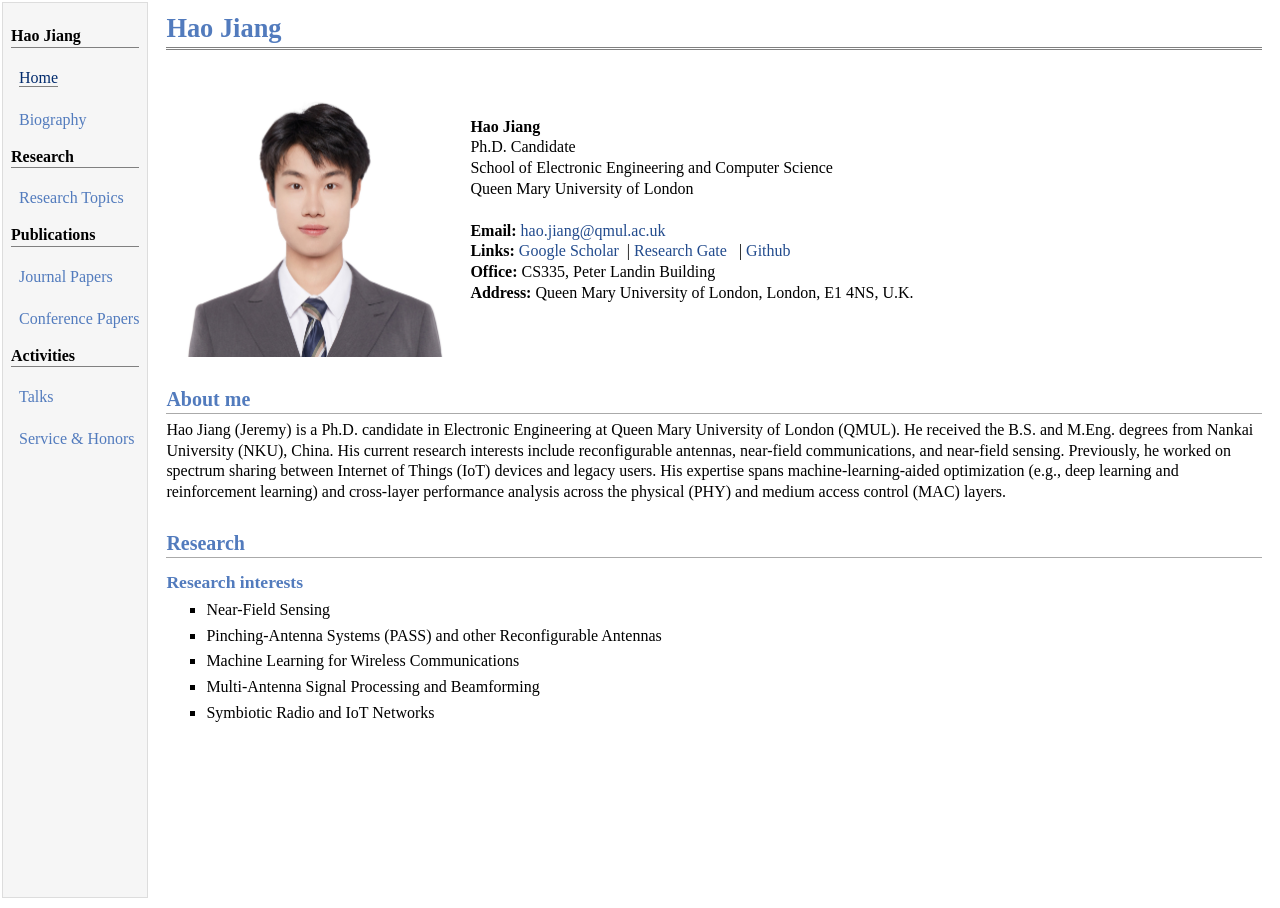
==== commit 3a82ba72: "update" ====
--- a/index.html
+++ b/index.html
@@ -5,6 +5,12 @@
 <meta content="text/html; charset=utf-8" http-equiv="Content-Type"/>
 <link href="./jemdoc.css" rel="stylesheet" type="text/css"/>
 <style>
+/* keep photo aspect ratio when resized */
+.profile-photo{
+  width: 280px;
+  height: auto;
+  display: block;
+}
 </style>
 <title>Hao Jiang</title>
 </head>
@@ -42,7 +48,7 @@
 <table class="imgtable">
 <tr>
 <td>
-<img alt="photo" height="269px" src="Hao_Jiang.jpg" width="280px"/>
+<img class="profile-photo" alt="photo" src="Hao_Jiang.jpg"/>
 </td>
 <td align="left">
 <p><b>Hao Jiang</b><br/>
--- a/jemdoc.css
+++ b/jemdoc.css
@@ -379,15 +379,27 @@
     vertical-align: top;
 }
 
+/* Publications list (stable typography) */
 .pub{
-  display: grid;
-  grid-template-columns: 5ch 1fr; 
-  column-gap: 0.7em;
-  margin: 0 0 0.9em 0;
-}
-.pub .tag{
-  text-align: right;
-  white-space: nowrap;
-  font-weight: bold;
-}
-.pub .entry p{ margin: 0; }+	display: grid;
+	grid-template-columns: 3.8em 1fr;   /* use em instead of ch for stability */
+	column-gap: 0.8em;
+	margin: 0 0 0.9em 0;
+	align-items: start;
+	font-size: 1em;
+	line-height: 1.3;
+  }
+  
+  .pub .tag{
+	text-align: right;
+	white-space: nowrap;
+	font-weight: bold;
+  }
+  
+  .pub .entry{
+	min-width: 0; /* critical for grid text wrapping */
+  }
+  
+  .pub .entry p{
+	margin: 0;
+  }
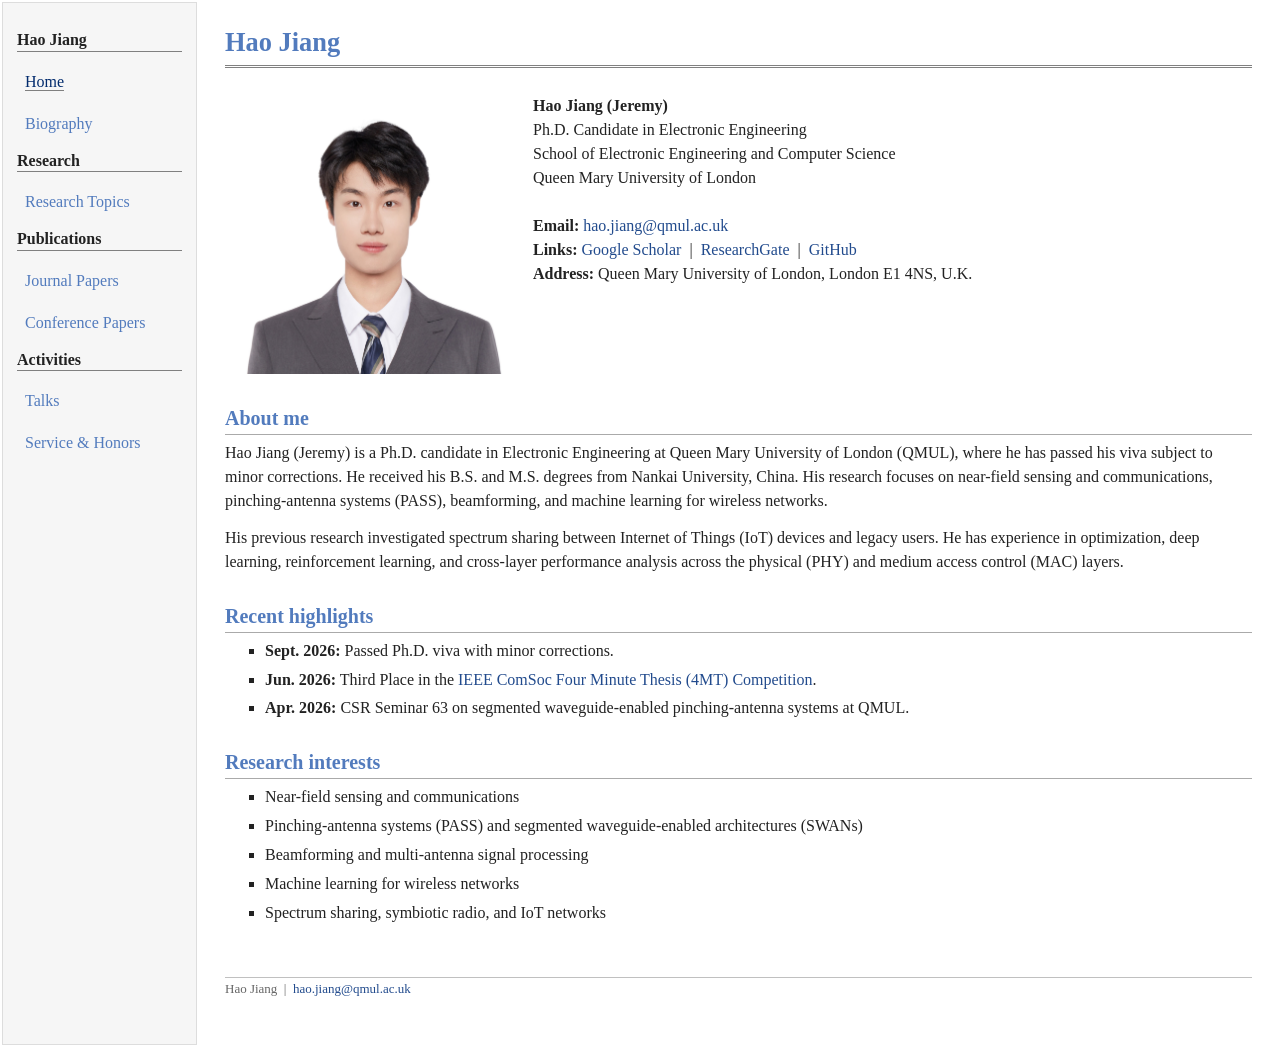
==== commit 51d33469: "updated" ====
--- a/index.html
+++ b/index.html
@@ -1,27 +1,21 @@
-<!DOCTYPE html PUBLIC "-//W3C//DTD XHTML 1.1//EN" "http://www.w3.org/TR/xhtml11/DTD/xhtml11.dtd">
-<html xml:lang="en" xmlns="http://www.w3.org/1999/xhtml">
+<!DOCTYPE html>
+<html lang="en">
 <head>
-<meta content="jemdoc, see http://jemdoc.jaboc.net/" name="generator"/>
-<meta content="text/html; charset=utf-8" http-equiv="Content-Type"/>
+<meta charset="utf-8"/>
+<meta name="viewport" content="width=device-width, initial-scale=1"/>
+<meta name="description" content="Hao Jiang: near-field sensing and communications, pinching-antenna systems, beamforming, and machine learning for wireless networks."/>
 <link href="./jemdoc.css" rel="stylesheet" type="text/css"/>
-<style>
-/* keep photo aspect ratio when resized */
-.profile-photo{
-  width: 280px;
-  height: auto;
-  display: block;
-}
-</style>
 <title>Hao Jiang</title>
 </head>
 <body>
+<a class="skip-link" href="#layout-content">Skip to content</a>
 <table id="tlayout" summary="Table for page layout.">
 <tbody>
 <tr valign="top">
-<td id="layout-menu">
+<td id="layout-menu" role="navigation" aria-label="Main navigation">
 <div class="menu-category">Hao Jiang</div>
 <br/>
-<div class="menu-item"><a class="current" href="./index.html">Home</a></div>
+<div class="menu-item"><a class="current" aria-current="page" href="./index.html">Home</a></div>
 <br/>
 <div class="menu-item"><a href="./bio.html">Biography</a></div>
 <div class="menu-category">Research</div>
@@ -40,48 +34,51 @@
 <br/>
 </td>
 
-<td id="layout-content">
-<div id="toptitle">
-<h1>Hao Jiang</h1>
-</div>
+<td id="layout-content" role="main" tabindex="-1">
+<div id="toptitle"><h1>Hao Jiang</h1></div>
 
 <table class="imgtable">
 <tr>
+<td><img class="profile-photo" alt="Hao Jiang" src="Hao_Jiang.jpg"/></td>
 <td>
-<img class="profile-photo" alt="photo" src="Hao_Jiang.jpg"/>
-</td>
-<td align="left">
-<p><b>Hao Jiang</b><br/>
-Ph.D. Candidate<br/>
+<p><b>Hao Jiang (Jeremy)</b><br/>
+Ph.D. Candidate in Electronic Engineering<br/>
 School of Electronic Engineering and Computer Science<br/>
 Queen Mary University of London<br/><br/>
 <b>Email:</b> <a href="mailto:hao.jiang@qmul.ac.uk">hao.jiang@qmul.ac.uk</a><br/>
-<b>Links:</b> <a href="https://scholar.google.com/citations?user=AjKYZ1kAAAAJ&hl=en">Google Scholar</a> &nbsp;| <a href="https://www.researchgate.net/profile/Hao-Jiang-161?ev=hdr_xprf">Research Gate</a> &nbsp; | <a href="https://github.com/Dr-Evil-Jiang">Github</a> &nbsp;<br/>
-<b>Office:</b> CS335, Peter Landin Building<br/>
-<b>Address:</b> Queen Mary University of London, London, E1 4NS, U.K.<br/>
+<b>Links:</b> <a href="https://scholar.google.com/citations?user=AjKYZ1kAAAAJ&amp;hl=en">Google Scholar</a> &nbsp;|&nbsp;
+<a href="https://www.researchgate.net/profile/Hao-Jiang-161?ev=hdr_xprf">ResearchGate</a> &nbsp;|&nbsp;
+<a href="https://github.com/Dr-Evil-Jiang">GitHub</a><br/>
+<b>Address:</b> Queen Mary University of London, London E1 4NS, U.K.
 </p>
 </td>
 </tr>
 </table>
 
 <h2>About me</h2>
-<p>
-    Hao Jiang (Jeremy) is a Ph.D. candidate in Electronic Engineering at Queen Mary University of London (QMUL). He received the B.S. and M.Eng. degrees from Nankai University (NKU), China. His current research interests include reconfigurable antennas, near-field communications, and near-field sensing. Previously, he worked on spectrum sharing between Internet of Things (IoT) devices and legacy users. His expertise spans machine-learning-aided optimization (e.g., deep learning and reinforcement learning) and cross-layer performance analysis across the physical (PHY) and medium access control (MAC) layers.
-</p>
+<p>Hao Jiang (Jeremy) is a Ph.D. candidate in Electronic Engineering at Queen Mary University of London (QMUL), where he has passed his viva subject to minor corrections. He received his B.S. and M.S. degrees from Nankai University, China. His research focuses on near-field sensing and communications, pinching-antenna systems (PASS), beamforming, and machine learning for wireless networks.</p>
+<p>His previous research investigated spectrum sharing between Internet of Things (IoT) devices and legacy users. He has experience in optimization, deep learning, reinforcement learning, and cross-layer performance analysis across the physical (PHY) and medium access control (MAC) layers.</p>
 
-<h2>Research</h2>
-<h3>Research interests</h3>
+<h2>Recent highlights</h2>
 <ul>
-<li><p>Near-Field Sensing </p></li>
-<li><p>Pinching-Antenna Systems (PASS) and other Reconfigurable Antennas </p></li>
-<li><p>Machine Learning for Wireless Communications</p></li>
-<li><p>Multi-Antenna Signal Processing and Beamforming</p></li>
-<li><p>Symbiotic Radio and IoT Networks</p></li>
+<li><p><b>Sept. 2026:</b> Passed Ph.D. viva with minor corrections.</p></li>
+<li><p><b>Jun. 2026:</b> Third Place in the <a href="https://www.comsoc.org/education-training/ieee-comsoc-four-minute-thesis-4mt-competition/winners">IEEE ComSoc Four Minute Thesis (4MT) Competition</a>.</p></li>
+<li><p><b>Apr. 2026:</b> CSR Seminar 63 on segmented waveguide-enabled pinching-antenna systems at QMUL.</p></li>
 </ul>
 
+<h2>Research interests</h2>
+<ul>
+<li><p>Near-field sensing and communications</p></li>
+<li><p>Pinching-antenna systems (PASS) and segmented waveguide-enabled architectures (SWANs)</p></li>
+<li><p>Beamforming and multi-antenna signal processing</p></li>
+<li><p>Machine learning for wireless networks</p></li>
+<li><p>Spectrum sharing, symbiotic radio, and IoT networks</p></li>
+</ul>
+
+<div id="footer"><p>Hao Jiang &nbsp;|&nbsp; <a href="mailto:hao.jiang@qmul.ac.uk">hao.jiang@qmul.ac.uk</a></p></div>
 </td>
 </tr>
 </tbody>
 </table>
 </body>
-</html>+</html>
--- a/jemdoc.css
+++ b/jemdoc.css
@@ -402,4 +402,47 @@
   
   .pub .entry p{
 	margin: 0;
-  }+  }/* Preserve the original jemdoc typography while supporting narrow screens. */
+* { box-sizing: border-box; }
+body { color: #222; }
+table#tlayout { max-width: 1320px; margin: 0 auto; table-layout: fixed; }
+#layout-menu { width: 195px; min-height: 0; padding: 12px 14px; }
+#layout-content { padding: 12px 26px 36px; overflow-wrap: anywhere; }
+#layout-menu .menu-item { white-space: normal; }
+p, .pub { line-height: 1.5; }
+h1, h2, h3 { line-height: 1.2; }
+.profile-photo { width: 280px; max-width: 100%; height: auto; display: block; }
+.imgtable { width: 100%; }
+.imgtable td { vertical-align: top; }
+.imgtable td:first-child { width: 300px; }
+.pub { grid-template-columns: 3.8em minmax(0, 1fr); }
+.pub .entry { overflow-wrap: anywhere; }
+.pub a { font-weight: normal; }
+a:focus-visible { outline: 2px solid #224b8d; outline-offset: 3px; }
+.skip-link { position: absolute; top: -100px; left: 12px; z-index: 1; padding: 8px; background: white; }
+.skip-link:focus { top: 10px; }
+div#footer { color: #666; }
+div#footer a { color: #224b8d; }
+
+@media (max-width: 800px) {
+  table#tlayout, table#tlayout > tbody, table#tlayout > tbody > tr { display: block; width: 100%; }
+  table#tlayout { min-height: 0; }
+  #layout-menu { display: grid; grid-template-columns: repeat(2, minmax(0, 1fr)); gap: 3px 18px; width: 100%; white-space: normal; border-width: 0 0 1px; }
+  #layout-menu > br { display: none; }
+  #layout-menu .menu-category { grid-column: 1 / -1; margin-top: 8px; }
+  #layout-menu a { display: inline-block; margin-left: 0; padding: 6px 0; }
+  #layout-menu .menu-item { padding: 0; text-indent: 0; }
+  #layout-content { display: block; width: 100%; padding: 12px 18px 30px; }
+  .imgtable, .imgtable > tbody, .imgtable tr, .imgtable td { display: block; width: 100%; }
+  .imgtable td { padding: 0; }
+  .imgtable td:first-child { width: 100%; margin-bottom: 20px; }
+  .profile-photo { width: min(280px, 100%); }
+  .pub { grid-template-columns: 3em minmax(0, 1fr); gap: 0.6em; }
+}
+
+@media print {
+  table#tlayout { display: block; max-width: none; }
+  #layout-content { padding: 0; }
+  #layout-menu, .skip-link { display: none; }
+}
+
